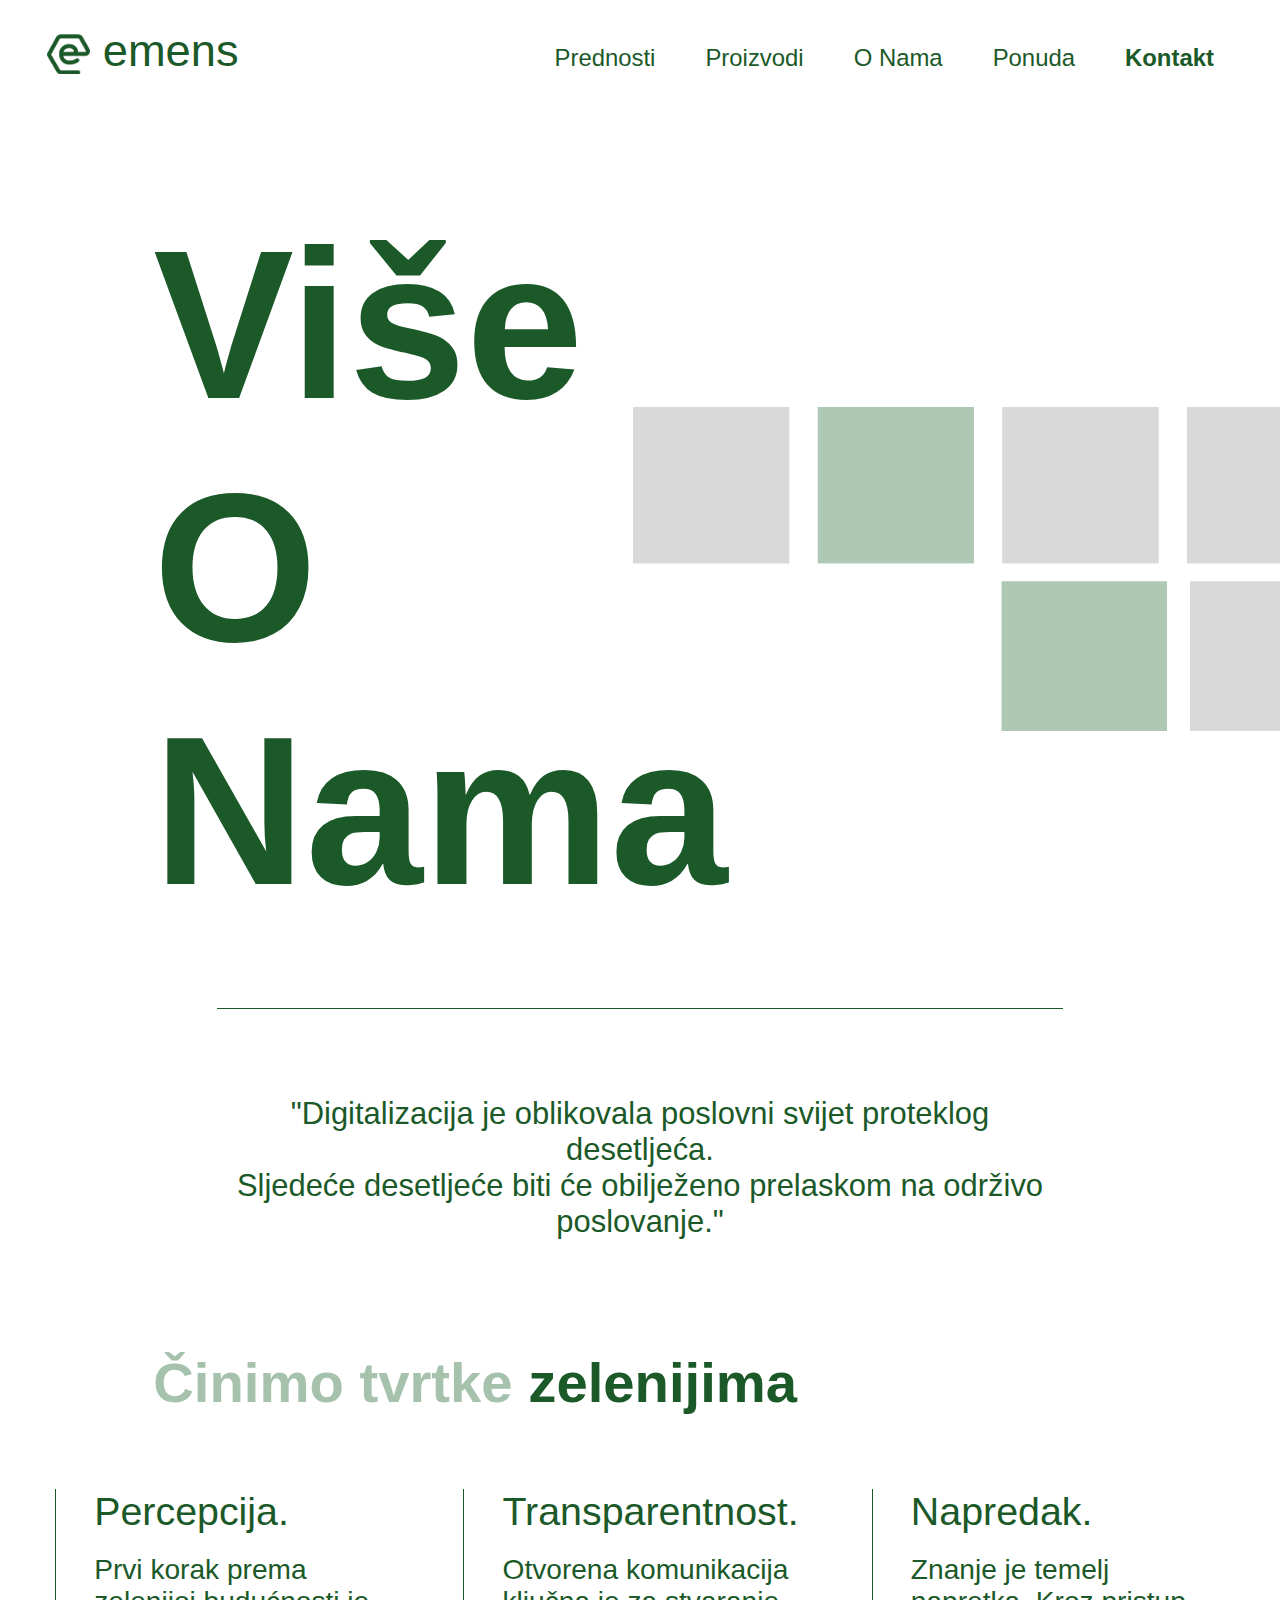
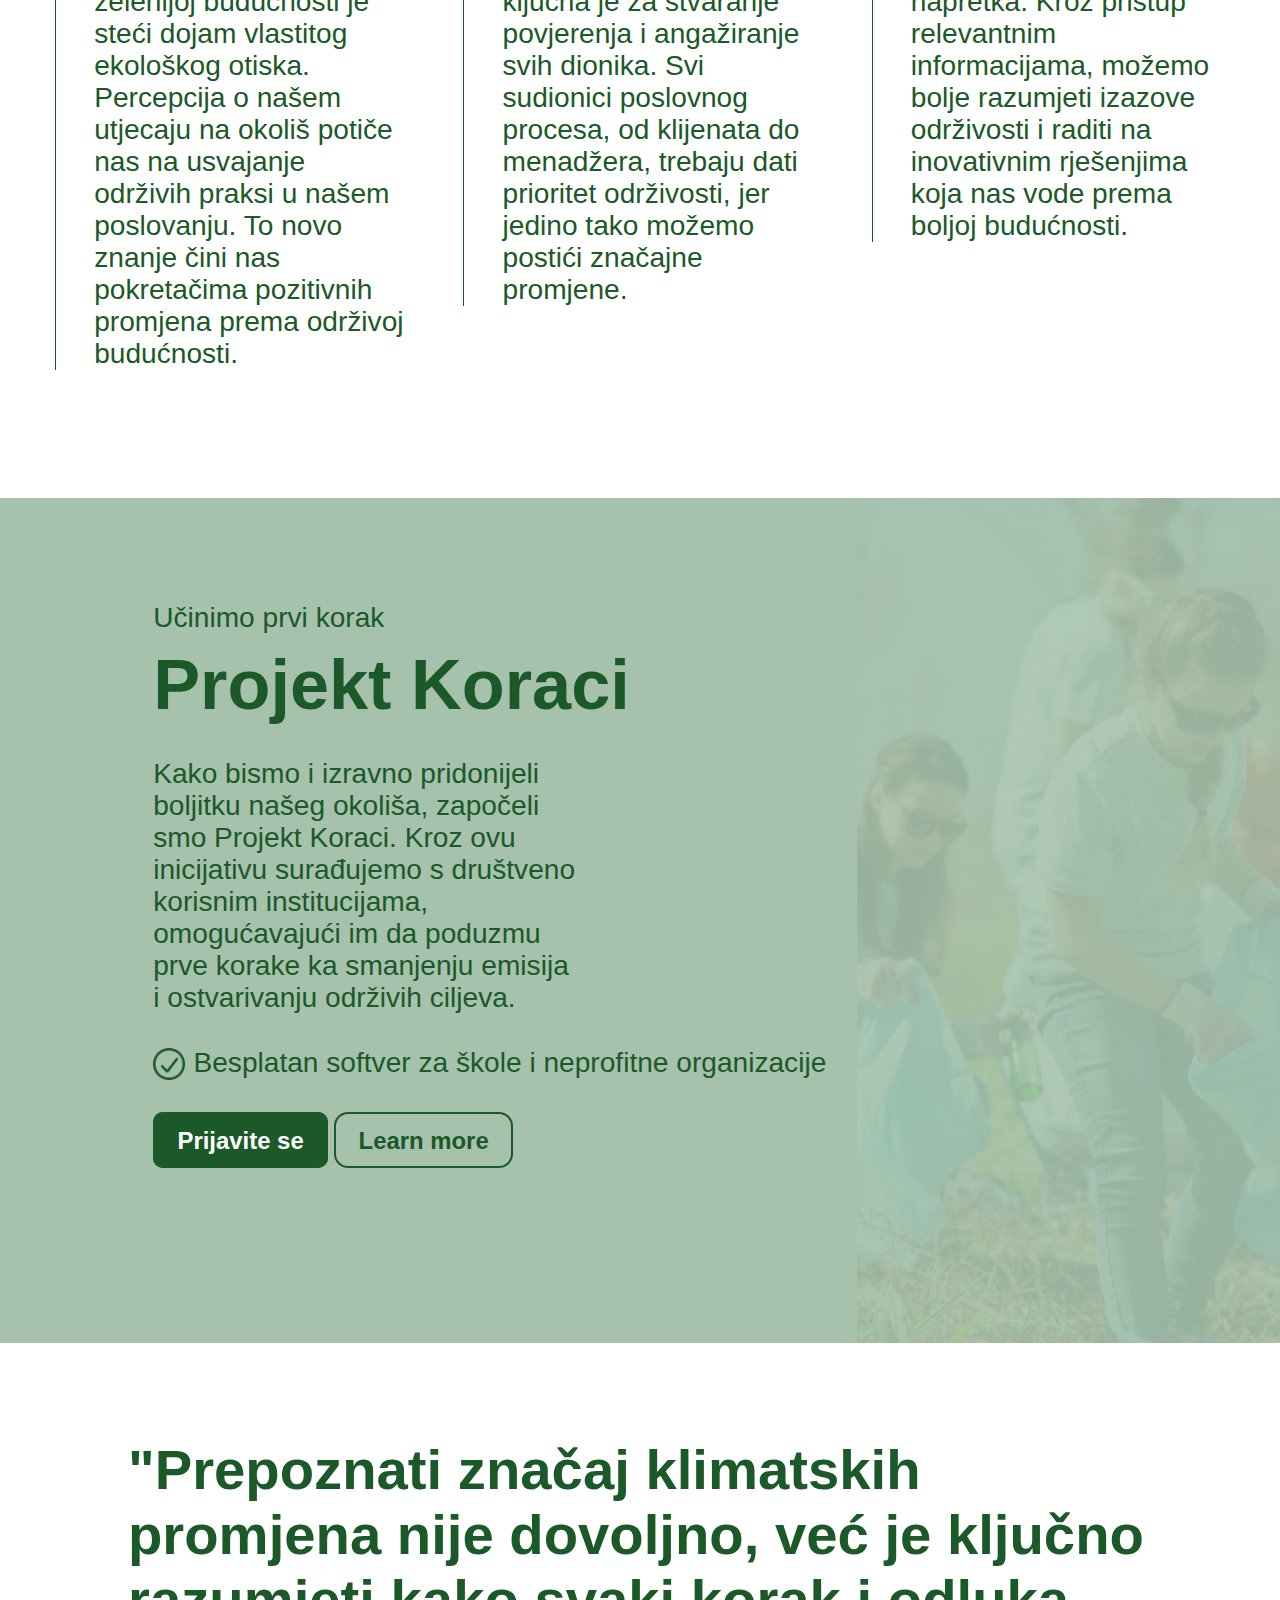
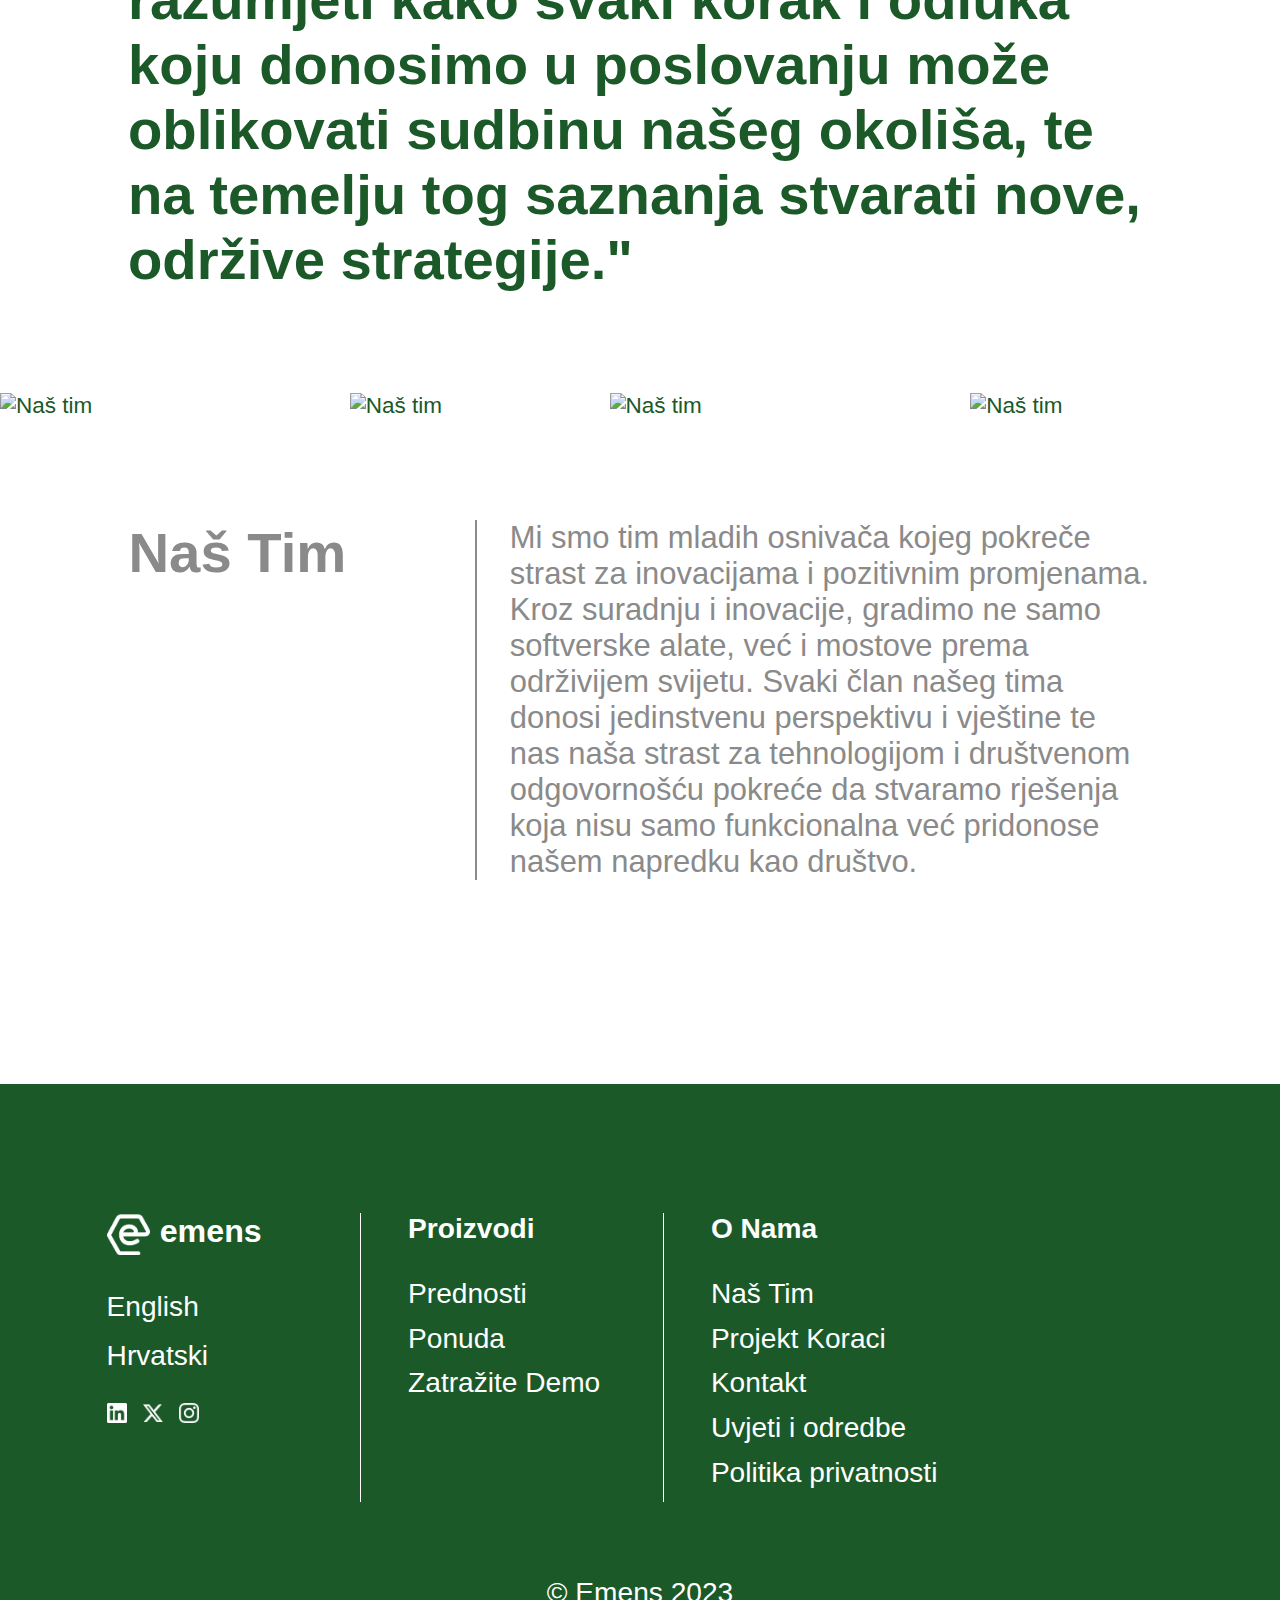
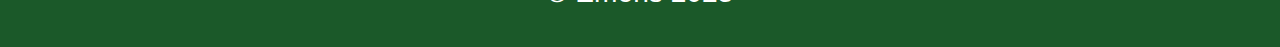
==== html/company.html @ a45eda8c "Initial commit" ====
<!DOCTYPE html>
<html lang="en">
<head>
    <meta charset="UTF-8">
    <meta name="viewport" content="width=device-width, initial-scale=1.0">
    <title>Emens | O Nama</title>
    <link rel="icon" type="image/png" sizes="32x32" href="../images/tabLogo.png"/>
    <link rel="stylesheet" href="../css/styleCompany.css" />
</head>
<body>
    <header>
        <nav class="navbar">
            <div class="left">
                    <a href="index.html"><img id= "logo" src="../images/tabLogo.png" alt="emens logo"><span>emens</span></a>
            </div>
            <div class="right">
                <ul class="nav-menu">
                    <li class="nav-item"><a class="nav-link" href="features.html">Prednosti</a></li>
                    <li class="nav-item"><a class="nav-link" href="products.html">Proizvodi</a></li>
                    <li class="nav-item"><a class="nav-link" href="company.html">O Nama</a></li>
                    <li class="nav-item"><a class="nav-link" href="pricing.html">Ponuda</a></li>
                    <li class="nav-item"><a class="nav-link" href="contact.html" id="contact">Kontakt</a></li>
                </ul>
            </div>
            <div class="hamburger">
                <span class="bar"></span>
                <span class="bar"></span>
                <span class="bar"></span>
            </div>
        </nav>
    </header>

    <main>
        <section id="landing">
            <div class="content">
                <div class="content-header">
                    <h1>Više 
                        <br>
                        O Nama</h1>
                </div>
                <div class="image-container">
                    <img src="../imagesCom/landing.png" alt="">
                </div>
            </div>
            <div class="about">
                <h5>"Digitalizacija je oblikovala poslovni svijet proteklog desetljeća. 
                    <br>
                    Sljedeće desetljeće biti će obilježeno prelaskom na održivo poslovanje."</h5>
            </div>
        </section>
        <section id="transparent">
            <div class="content-header">
                <h3>Činimo tvrtke <span>zelenijima</span></h3>
            </div>
            <div class="content">
                <div class="card">
                    <h4>Percepcija.</h4>
                    <p>Prvi korak prema zelenijoj budućnosti je steći dojam vlastitog ekološkog otiska. Percepcija o našem utjecaju na okoliš potiče nas na usvajanje održivih praksi u našem poslovanju. To novo znanje čini nas pokretačima pozitivnih promjena prema održivoj budućnosti.</p>
                </div>
                <div class="card">
                    <h4>Transparentnost.</h4>
                    <p>Otvorena komunikacija ključna je za stvaranje povjerenja i angažiranje svih dionika. Svi sudionici poslovnog procesa, od klijenata do menadžera, trebaju dati prioritet održivosti, jer jedino tako možemo postići značajne promjene.</p>
                </div>
                <div class="card">
                    <h4>Napredak.</h4>
                    <p>Znanje je temelj napretka. Kroz pristup relevantnim informacijama, možemo bolje razumjeti izazove održivosti i raditi na inovativnim rješenjima koja nas vode prema boljoj budućnosti.</p>
                </div>
            </div>
        </section>
        <section id="project">
            <div class="content">
                    <h6>Učinimo prvi korak</h6>
                    <h2>Projekt Koraci</h2>
                    <p>Kako bismo i izravno pridonijeli boljitku našeg okoliša, započeli smo Projekt Koraci. Kroz ovu inicijativu surađujemo s društveno korisnim institucijama, omogućavajući im da poduzmu prve korake ka smanjenju emisija i ostvarivanju održivih ciljeva.</p>
                    <h6><img src="../imagesCom/checkIcon.png" alt=""><span>Besplatan softver za škole i neprofitne organizacije</span></h6>
                    <div class="buttons">
                        <a href="demo.html" id="nobutton">Prijavite se</a>
                        <a href="contact.html" id="projectbutton">Learn more</a>
                    </div>
            </div>
        </section>
        <section id="mobile">
            <div class="content">
                    <h6>Učinimo prvi korak</h6>
                    <h2>Projekt Koraci</h2>
                    <p>Kako bismo i izravno pridonijeli boljitku našeg okoliša, započeli smo Projekt Koraci. Kroz ovu inicijativu surađujemo s društveno korisnim institucijama, omogućavajući im da poduzmu prve korake ka smanjenju emisija i ostvarivanju održivih ciljeva.</p>
                    <h6><img src="../imagesCom/checkIcon.png" alt=""><span>Besplatan softver za škole i neprofitne organizacije</span></h6>
                    <div class="buttons">
                        <a href="demo.html" id="nobutton">Prijavite se</a>
                        <a href="contact.html" id="projectbutton">Learn more</a>
                    </div>
            </div>
        </section>
        <section id="about">
            <div class="content-header">
                <h3> "Prepoznati značaj klimatskih promjena nije dovoljno, već je ključno razumjeti kako svaki korak i odluka koju donosimo u poslovanju može oblikovati sudbinu našeg okoliša, te na temelju tog saznanja stvarati nove, održive strategije."</h3>
            </div>
            <div class="image-container">
                <div class="first">
                    <img src="../imagesFeat/Rectangle 737.png" alt="Naš tim">
                </div>
                <div class="second">
                    <img src="../imagesFeat/Rectangle 738.png" alt="Naš tim">
                </div>
                <div class="third">
                    <img src="../imagesFeat/Rectangle 739.png" alt="Naš tim">
                </div>
                <div class="fourth">
                    <img src="../imagesFeat/Rectangle 740.png" alt="Naš tim">
                </div>   
            </div>
            <div class="content-containier">
                <div class="top">
                    <h3>Naš Tim</h3>
                </div>
                <div class="content">
                    <h5>Mi smo tim mladih osnivača kojeg pokreče strast za inovacijama i pozitivnim promjenama. Kroz suradnju i inovacije, gradimo ne samo softverske alate, već i mostove prema održivijem svijetu. Svaki član našeg tima donosi jedinstvenu perspektivu i vještine te nas naša strast za tehnologijom i društvenom odgovornošću pokreće da stvaramo rješenja koja nisu samo funkcionalna već pridonose našem napredku kao društvo.</h5>
                </div>
            </div>
        </section>
    </main>

    <footer>
        <section id="top">
            <div class="column emens">
                <div class="logo">
                    <a href="index.html"><img id= "logo" src="../images/header-logo.png" alt="emens logo"><span>emens</span></a>
                </div>
                <div class="languages">
                    <p>English</p>
                    <p>Hrvatski</p>
                    <a href="#"><img src="../imagesFeat/linkedInWhite.png" alt=""></a>
                    <a href="#"><img src="../imagesFeat/twitterWhite.png" alt=""></a>
                    <a href="#"><img src="../imagesFeat/instagramWhite.png" alt=""></a>
                </div>
            </div>
            <div class="column">
                <h6>Proizvodi</h6>
                <p><a href="features.html">Prednosti</a></p>
                <p><a href="products.html">Ponuda</a></p>
                <p><a href="demo.html">Zatražite Demo</a></p>
            </div>
            <div class="column">
                <h6>O Nama</h6>
                <p><a href="company.html">Naš Tim</a></p>
                <p><a  href="company.html">Projekt Koraci</a></p>
                <p><a  href="contact.html">Kontakt</a></p>
                <p><a  href="termsandconditions.html">Uvjeti i odredbe</a></p>
                <p><a  href="privacypolicy.html">Politika privatnosti</a></p>
            </div>
        </section>
        <section id="bottom">
            <div><p>&copy Emens 2023</p></div>
        </section>
    </footer>
    <script src="../js/header.js"></script>
</body>
</html>
---- css/styleCompany.css ----
/*Universal Styles*/

:root {
    --visual-green: #95EA8D;
    --emens-green:#1b5929; 
    --emens-grey: hsla(0, 0%, 85%, 1);
    --nice-green: #a6c2ac;
    --dark-grey: #8a8a8a;
    --font-inter: 'Inter', sans-serif;
    --10-px: 0.625rem;
    --17-px: 1.0625rem;
    --18-px: 1.125rem;
    --19-px: 1.1875rem;
    --20-px: 1.25rem;
    --22-px: 1.375rem;
    --28-px: 1.75rem;
    --32-px: 2rem;
    --40-px: 2.5rem;
    --50-px: 3.125rem;
    --60-px: 3.75rem;
    --72-px: 4.5rem;
    --150-px: 9.375rem;
    --192-px: 12rem;
    --header-height: 5rem;
    --logo-font-size: 2.0125rem;
}


html {
    font-size: 2.5vh;
    box-sizing: border-box;
}

* {
    margin: 0;
    border: 0;
    padding: 0;
}

body {
    font-family: var(--font-inter);
    color: var(--emens-green);
    background-color: white;
    font-weight: 400;
}

main, footer {
position: relative;
   top: var(--header-height);
}

.left {
    float: left;
}

.right {
    float: right;
}

.image-container {
    overflow: hidden;
}

.image-container img {
    width: 100%;
    height: auto;
    display: block;
}


#whitebutton{
    font-size: var(--17-px);
    font-weight: 600;
    background-color: white;
    color: var(--emens-green);
    border-radius: var(--10-px);
    text-align: center;
    padding: 1.4vh 1.98%;
    width: 80%;
    transition: all 250ms ease;
    border: 2px solid white;
}

#whitebutton:hover{
    background-color: var(--emens-green);
    color: white;
}

#greenbutton{
    font-size: var(--17-px);
    font-weight: 600;
    background-color: var(--emens-green);
    color: white;
    border-radius: var(--10-px);
    text-align: center;
    padding: 1.4vh 1.98%;
    width: 80%;
    transition: all 250ms ease;
    border: 2px solid white;
}

#greenbutton:hover{
    background-color: white;
    color: var(--emens-green);
}

#nobutton{
    font-size: var(--17-px);
    font-weight: 600;
    background-color: var(--emens-green);
    color: white;
    border-radius: 10px;
    border: 2px solid var(--emens-green);
    padding: 1.4vh 1.98%;
    width: 80%;
    transition: all 250ms ease;
}

#nobutton:hover{
    background-color: white;
    color: var(--emens-green);
}

#projectbutton{
    font-size: var(--17-px);
    font-weight: 600;
    background-color: var(--nice-green);
    color: var(--emens-green);
    border-radius: var(--10-px);
    text-align: center;
    padding: 1.4vh 1.98%;
    width: 80%;
    transition: all 250ms ease;
    border: 2px solid var(--emens-green);
}

#projectbutton:hover{
    background-color: white;
    color: var(--emens-green);
}

p {
    font-size: var(--20-px); 
    font-weight: 400;
}

p {
    font-weight: 300;
}

h1 {
    font-size: var(--150-px); 
}

h2 {
    font-size: var(--50-px);
    font-weight: 600;
}

h3 {
    font-size: var(--40-px);
    font-weight: 600; 
}

h4 {  /* card heading */
    font-size: var(--28-px);
    font-weight: 500; 
}

h5 {  
    font-size: var(--22-px);
    font-weight: 500; 
}

h6 {
    font-size: var(--20-px);
    color: white;
    font-weight: 500;
}

.h7 {
    
    font-size: var(--20-px);
    color: var(--emens-green);
    font-weight: 500;
}

a {
    text-decoration: none;
    color: var(--emens-green);
    font-weight: 500;
}

a:hover {
    color: var(--visual-green);
    font-weight: 500;
}

#contact {
    font-weight: 700;
}

/*header*/
header {
    position: fixed;
    z-index: 1;
    width: 100%;
    height: var(--header-height);
    font-size: var(--17-px);
    line-height: normal;
    overflow: hidden;
    background-color: white;
}

.navbar {
    height: var(--header-height);
    width: 100%;
    display: flex;
    justify-content: space-between;
    align-items: baseline;
}

header .left {
    margin-top: 2.75vh;
    font-size: var(--logo-font-size);
    font-weight: 600;
    margin-left: 3.64%;
}

header .right {
    margin-top: 4.28vh;
    margin-right: 5.16%;
}

header .right #nobutton {
    padding: 1.4vh 22.94%;
}

header li {
    list-style: none;
    display: inline-block;
    margin-left: 50px;
}

header .left a:hover {
    color: var(--emens-green);
    font-weight: 600;
}

header span {
    font-weight: 500;
    margin-left: 13px;
}

.navbar img {
    height: 4.5vh;
    width: auto;
    vertical-align: middle;
}

.nav-menu {
    display: flex;
    justify-content: space-between;
    align-items: center;
}


.hamburger {
    display: none;
    cursor: pointer;
}

.bar {
    display: block;
    width: 25px;
    height: 3px;
    margin: 5px auto;
    -webkit-transition: all 0.3s ease-in-out;
    transition: all 0.3s ease-in-out;
    background-color: var(--emens-green);
}

@media(max-width: 935px) {
    header {
        border-bottom: 1px solid var(--emens-green);
        height: 4.5rem;
    }

    .navbar img {
        height: 3vh;
    }

    header span {
        font-size: smaller;
    }


    .hamburger {
        display: block;
        margin-right: 5.16%;
    }

    .hamburger.active .bar:nth-child(2) {
        opacity: 0;
    }

    .hamburger.active .bar:nth-child(1) {
        transform: translateY(8px) rotate(45deg);
    }

    .hamburger.active .bar:nth-child(3) {
        transform: translateY(-8px) rotate(-45deg);
    }

   .nav-menu {
        position: fixed;
        left: -100%;
        top: 4.5rem;
        gap: 0;
        flex-direction: column;
        text-align: left;
        background-color: white;
        width: 100%;
        transition: 0.3s;
    }

    .nav-item {
        margin: 1.69vh 0;
        margin-right: 60%;
    }

    .nav-menu.active {
        left: 0px;
    }

    .nav-link { 
        text-align: left;
    }
}


/*landing*/
#landing {
    padding-top: 10.18vh; 
     display: flex;
    flex-direction: column;
    align-items: center;
    justify-content: center;
}

#landing .content {
    display: flex;
    justify-content: space-between;
    align-items: center;
    
}

#landing .content .image-container {
    float: right;
    width: 57.47%;
    height: auto;
}

#landing .content .content-header  {
    position: relative;
    left: 11.97%;
    width: 56.22%;
    height: auto;
}

#landing .about {
    width: 66.14%;
    height: auto;
    margin-top: 8.35vh;
    padding-top: 9.67vh;
    padding-bottom: 12.22vh;
    border-top: var(--emens-green) solid 1px;
    text-align: center;
}

@media(max-width: 935px) {
    #landing {
        padding-top: 5vh;
    }
    
    #landing .content .image-container {
        display: none;
    }
    
    #landing .content .content-header {
        position: static;
        width: 80%;
        height: auto;
    }

    #landing .content .content-header h1 {
        font-size: 65px;
    }
    
    #landing .about {
        width: 80%;
        height: auto;
    }

    #landing .about h5 {
        font-size: 20px;
    }
}


/*transparent*/
#transparent {
    padding-bottom: 14.26vh;
}

#transparent .content-header{
    margin-left: 11.97%;
    color: var(--nice-green);
}

#transparent .content-header span {
    color: var(--emens-green);
}

#transparent .content {
    display: flex;
    flex-wrap: wrap;
    justify-content: space-evenly;
    align-items: start;
    padding-top: 8.15vh;
}

#transparent .content .card {
    width: 24.54%;
    height: auto;
    padding-left: 2.98%;
    border-left: var(--emens-green) solid 1px;
}

#transparent .content .card h4 {
    padding-bottom: 2.24vh;
}

@media(max-width: 935px) {
    #transparent .content-header {
        text-align: left;
    }

    #transparent .content-header h3{
        font-size: 33px;
    }

    #transparent .content {
        flex-direction: column;
        justify-content: center;
        align-items: center;
        width: 80%;
        height: auto;
        padding-left: 8.5%;
    }
    
    #transparent .content .card {
        width: 100%;
        height: auto;
        padding-bottom: 5vh;
    }

    #transparent .content .card h4{
        font-size: 25px;
    }

    #transparent .content .card p{
        font-size: 17px;
    }
}

/*project*/
#mobile {
    display: none;
}

#project {
    display: flex;
    flex-direction: column;
}


#project .content {
    background-image: url(../imagesCom/projectBackground.png);
    background-repeat: no-repeat;
    background-position: center;
    background-size: cover;
}

#project .content {
    padding-left: 11.97%;
    padding-top: 11.51vh;
    padding-bottom: 10.49vh;
}


#project .content #greenbutton {
    font-size: var(--17-px);
    font-weight: 600;
    background-color: var(--emens-green);
    color: white;
    border-radius: var(--10-px);
    text-align: center;
    padding: 1.4vh 1.98%;
    width: 80%;
    transition: all 250ms ease;
    border: 2px solid white;
}

#project .content #greenbutton:hover{
    background-color: white;
    color: var(--emens-green);
}

#project .content h2 {
    color: var(--emens-green);
    padding-top: 1.12vh;
    font-size: var(--50-px);
}

#project .content h6 {
    color: var(--emens-green);
}

#project .content h6 span {
    font-weight: 500;
    padding-bottom: 5.09vh;
}

#project .content h6 img {
    height: 3.56vh;
    width: auto;
    vertical-align: middle;
    margin-right: 0.73%;
}

#project .content p {
    color: var(--emens-green);
    width: 37.63%;
    height: auto;
    padding: 3.67vh 0px;
}

#project .content .buttons {
    padding-top: 5.09vh;
    margin-bottom: 10.49vh;
}

@media(max-width: 935px) {
    #project {
        display: none;
    }

    #mobile {
        display: block;
    }

    #mobile {
        display: flex;
        flex-direction: column;
    }
    
    
    #mobile .content {
        background-image: url(../imagesCom/projectMobile.png);
        background-repeat: no-repeat;
        background-position: center;
        background-size: cover;
    }
    
    #mobile .content {
        padding-left: 8.5%;
        padding-top: 10vh;
        padding-bottom: 0vh;
    }
    
    #mobile .content h2 {
        color: var(--emens-green);
        padding-top: 1.12vh;
        font-size: 40px;
        width: 80%;
    }
    
    #mobile .content h6 {
        color: var(--emens-green);
        font-size: 20px;
        width: 80%;
        justify-self: baseline;
    }
    
    #mobile .content h6 span {
        font-weight: 500;
        padding-bottom: 5.09vh;
    }
    
    #mobile .content h6 img {
        height: 3.56vh;
        width: auto;
        vertical-align: middle;
        margin-right: 3%;
    }
    
    #mobile .content p {
        color: var(--emens-green);
        width: 80%;
        height: auto;
        margin-top: 40vh;
        margin-bottom: 5vh;
        font-size: 17px;
    }
    
    #mobile .content .buttons {
        padding-top: 2vh;
        margin-bottom: 10vh;
    }

    #mobile .content .buttons a{
        display: block;
        text-align: center;
        margin-top: 2vh;
    }
}


/*about us*/
#about {
    padding-top: 10.5vh;
    display: flex;
    flex-direction: column;
    align-items: center;
    justify-content: center;
    width: 100%;
}

#about .content-header {
    width: 80%;
    height: auto;
}

#about .image-container {
    width: 100%;
    display: flex;
    justify-content: space-between;
    padding: 11.2vh 0;
}

#about .image-container .first {
    width: 25.46%;
    height: auto;
}

#about .image-container .second {
    width: 18.45%;
    height: auto;
}

#about .image-container .third {
    width: 26.32%;
    height: auto;
}

#about .image-container .fourth {
    width: 24.2%;
    height: auto;
}

#about .content-containier {
    display: flex;
    width: 100%;
    justify-content: space-evenly;
}

#about .content-containier .top {
    color: var(--dark-grey);
}

#about .content-containier .content {
    width: 52.71%;
    height: auto;
    border-left: var(--dark-grey) solid 2px;
}

#about .content-containier .content h5 {
    color: var(--dark-grey);
    padding-left: 4.89%;
}

@media(max-width: 935px) {
    #about {
        width: 80%;
        padding-left: 8.5%;
    }
    
    #about .content-header {
        width: 100%;
        height: auto;
        display: flex;
        flex-direction: column;
        align-items: center;
    }

    #about .content-header h3 {
        font-size: 20px;
        text-align: center;
    }
    
    #about .image-container {
        width: 80%;
        flex-direction: column;
    }
    
    #about .image-container .first {
        width: 100%;
        height: auto;
        padding-bottom: 5vh;
    }
    
    #about .image-container .second {
        width: 80%;
        height: auto;
        padding-bottom: 5vh;
    }
    
    #about .image-container .third {
        width: 100%;
        height: auto;
        padding-bottom: 5vh;
    }
    
    #about .image-container .fourth {
        width: 80%;
        height: auto;
    }
    
    #about .content-containier {
        flex-direction: column;
        width: 80%
    }
    
    #about .content-containier .top {
        color: var(--dark-grey);
        padding-bottom: 5vh;
    }

    #about .content-containier .top h3{
        font-size: 33px;
    }

    #about .content-containier .content h5{
        font-size: 20px;
    }

    #about .content-containier .content {
        width: 100%;
    }

}

/*footer*/
footer {
    width: 100%;
    height: auto;
    background-color: var(--emens-green);
    color: white; 
    margin-top: 22.71vh;
 }
 
 footer #top {
     display: grid;
     grid-template-columns: repeat(4, 1fr);
     position: relative;
     justify-items: center;
     padding-top: 14.26vh;
 }
 
 footer #top .column {
     padding-left: 14.79%;
     border-left: white solid 1px;
 }
 
 footer #top .column h6 {
     font-weight: 600;
     padding-bottom: 2.24vh;
 }
 
 footer #top .column p {
     margin: 1.43vh 0px;
 }
 
 footer #top .column a {
     color: white;
     font-size: var(--20-px);
 }
 
 footer #top .column p :hover {
     font-weight: 500;
 }
 
 footer #top .emens {
     border-left: var(--emens-green) solid 1px;
 }
 
 footer #top .emens p {
     font-size: var(--20-px);
     padding-top: 0.5vh;
 }
 
 footer #top .emens .languages {
     margin-top: 3.56vh;
 }

 footer #top .emens .languages a img {
    width: 20px;
    height: auto;
    padding-top: 2vh;
}

 
 footer #top .emens .logo span {
     font-weight: 600;
     font-size: 32.2px;
 }
 
 footer #top .emens img {
     width: auto;
     height: 4.5vh;
     vertical-align: middle;
     margin-right: 10px;
 }
 
 footer #top .column #tnc {
     color: var(--visual-green);
 }
 
 footer #bottom {
     position: relative;
     display: flex;
     justify-content: center;
     margin-top: 8.35vh;
     padding-bottom: 4.18vh;
 }

  @media(max-width: 935px) {
    footer {
        width: 100%;
        height: auto;
     }
     
     footer #top {
         display: flex;
         flex-direction: column;
         padding-top: 10vh;
     }
     
     footer #top .column {
         padding-left: 8.5%;
         border-left: var(--emens-green) solid 1px;
     }
     
     footer #top .column h6 {
        margin-top: 5vh; 
        font-size: smaller;
     }

     footer #top .column a {
        font-size: smaller; 
     }

     footer #top .languages p {
        font-size: smaller;
     }
}
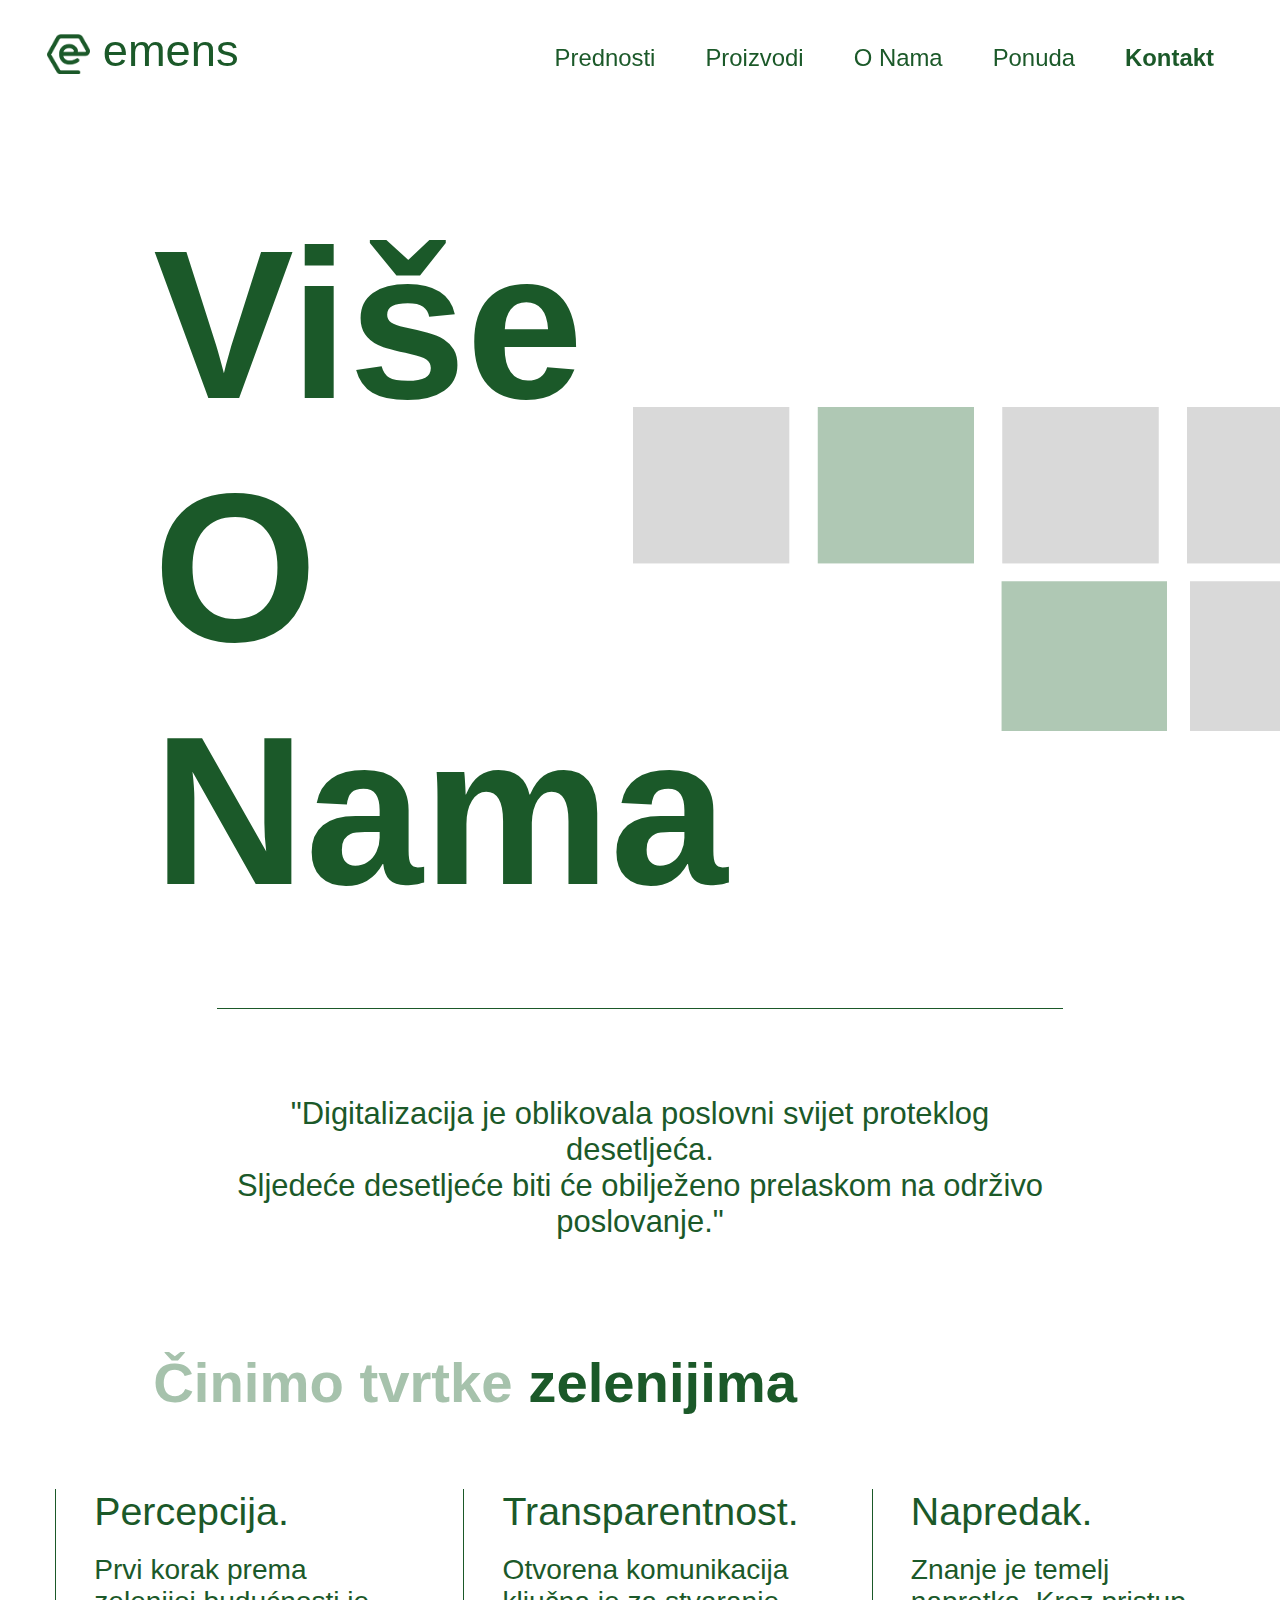
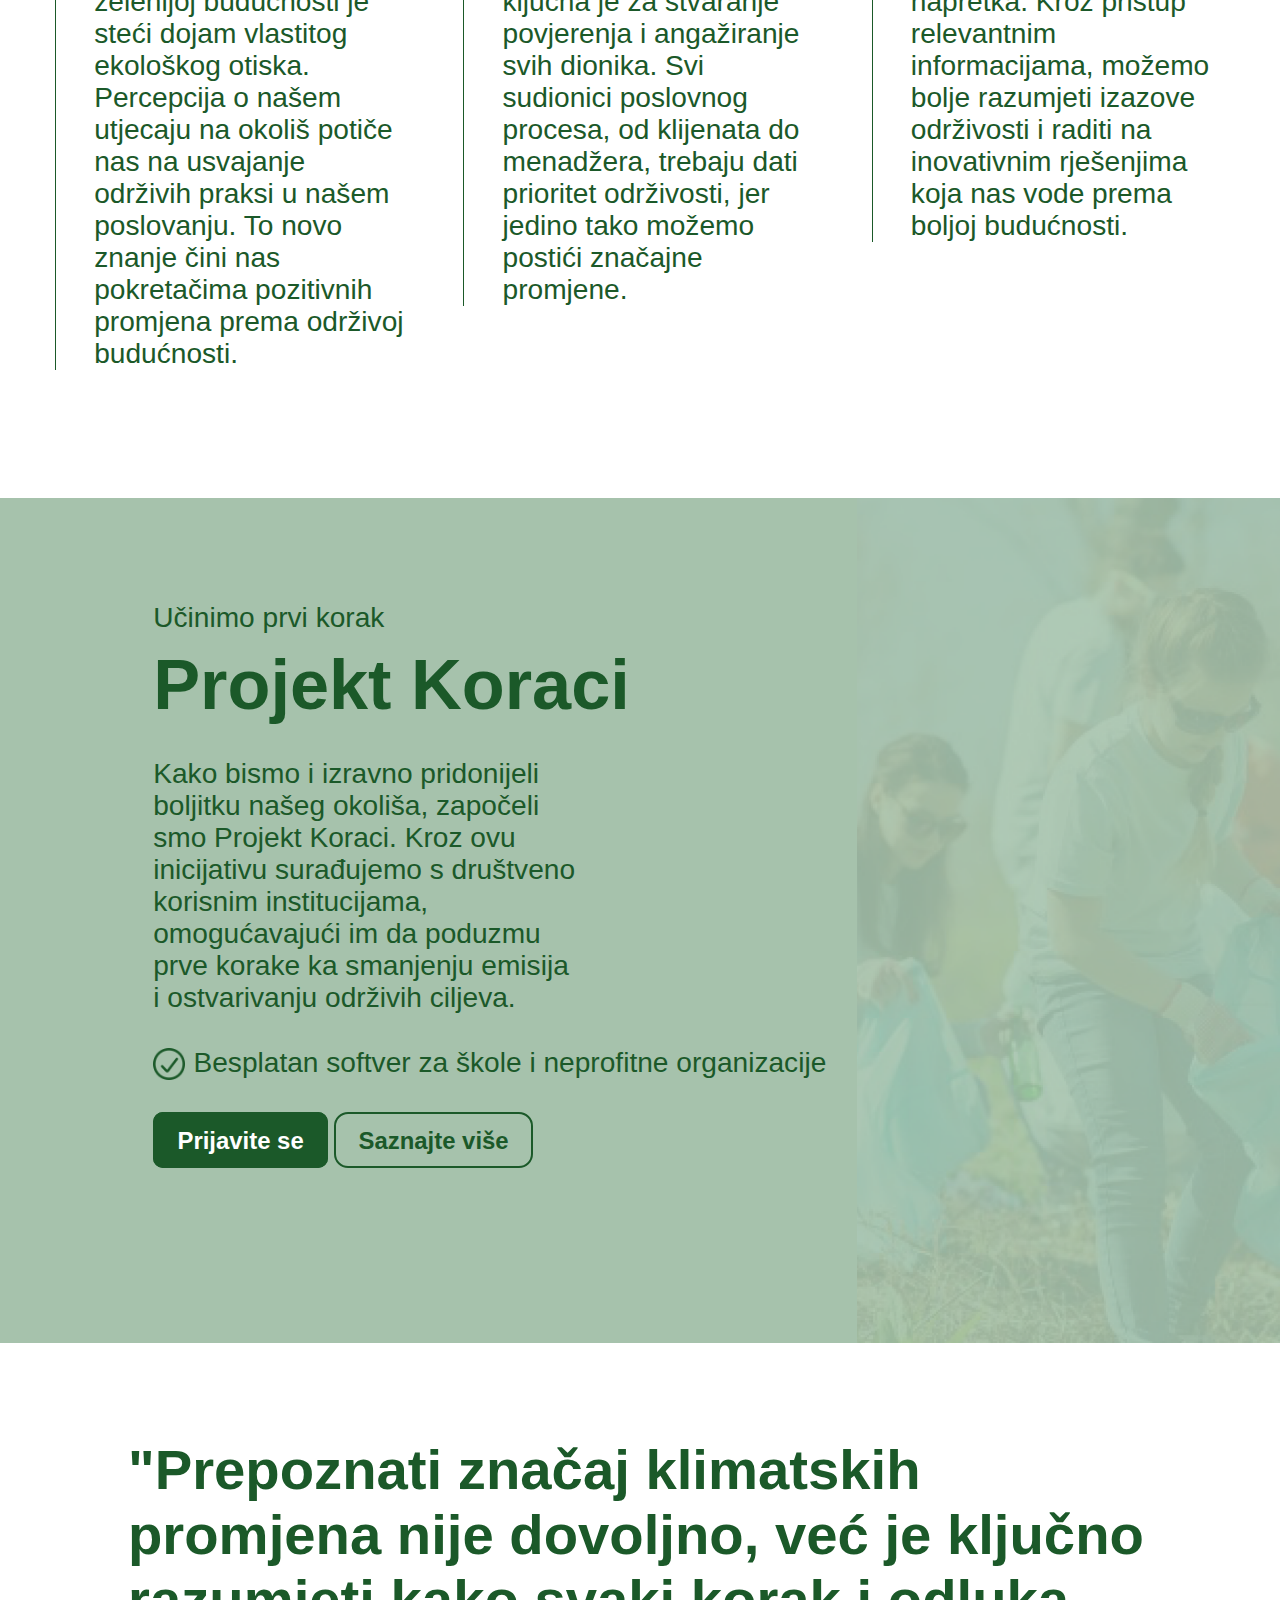
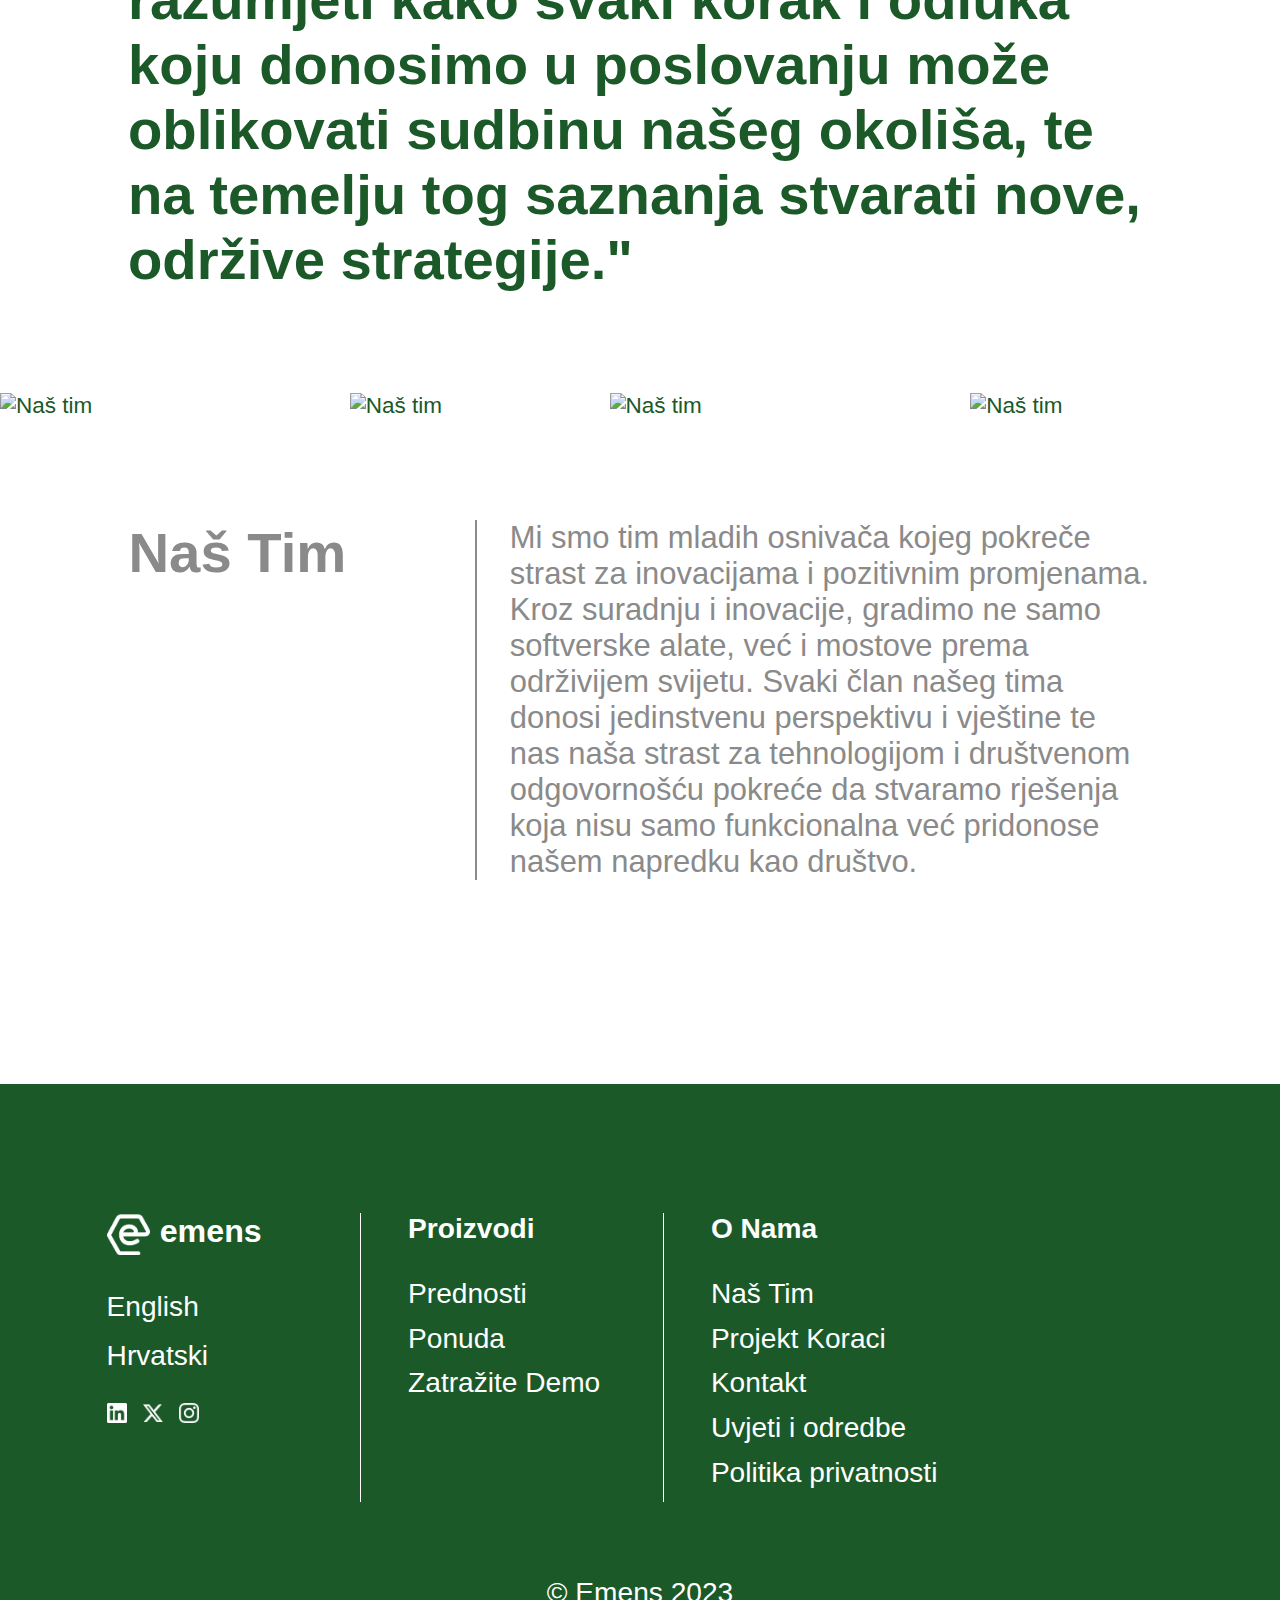
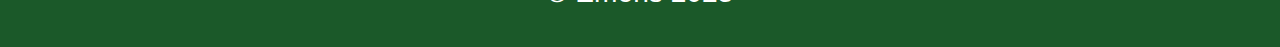
==== commit d1a27912: "popravci" ====
--- a/html/company.html
+++ b/html/company.html
@@ -75,7 +75,7 @@
                     <h6><img src="../imagesCom/checkIcon.png" alt=""><span>Besplatan softver za škole i neprofitne organizacije</span></h6>
                     <div class="buttons">
                         <a href="demo.html" id="nobutton">Prijavite se</a>
-                        <a href="contact.html" id="projectbutton">Learn more</a>
+                        <a href="contact.html" id="projectbutton">Saznajte više</a>
                     </div>
             </div>
         </section>
@@ -87,7 +87,7 @@
                     <h6><img src="../imagesCom/checkIcon.png" alt=""><span>Besplatan softver za škole i neprofitne organizacije</span></h6>
                     <div class="buttons">
                         <a href="demo.html" id="nobutton">Prijavite se</a>
-                        <a href="contact.html" id="projectbutton">Learn more</a>
+                        <a href="contact.html" id="projectbutton">Saznajte više</a>
                     </div>
             </div>
         </section>
--- a/css/styleCompany.css
+++ b/css/styleCompany.css
@@ -209,7 +209,9 @@
     font-size: var(--17-px);
     line-height: normal;
     overflow: hidden;
-    background-color: white;
+    background-color: rgba(255, 255, 255, 0.8)    ;
+    backdrop-filter: blur(10px);
+    -webkit-backdrop-filter: blur(10px);
 }
 
 .navbar {
@@ -312,17 +314,21 @@
         transform: translateY(-8px) rotate(-45deg);
     }
 
-   .nav-menu {
+    .nav-menu {
         position: fixed;
         left: -100%;
         top: 4.5rem;
+        padding-bottom: 1vh;
         gap: 0;
         flex-direction: column;
-        text-align: left;
-        background-color: white;
+        background-color: rgba(255, 255, 255, 0.8)    ; 
+        backdrop-filter: blur(10px);
+        -webkit-backdrop-filter: blur(10px);
         width: 100%;
         transition: 0.3s;
-    }
+        border-bottom: 1px solid var(--emens-green);
+    }
+
 
     .nav-item {
         margin: 1.69vh 0;
